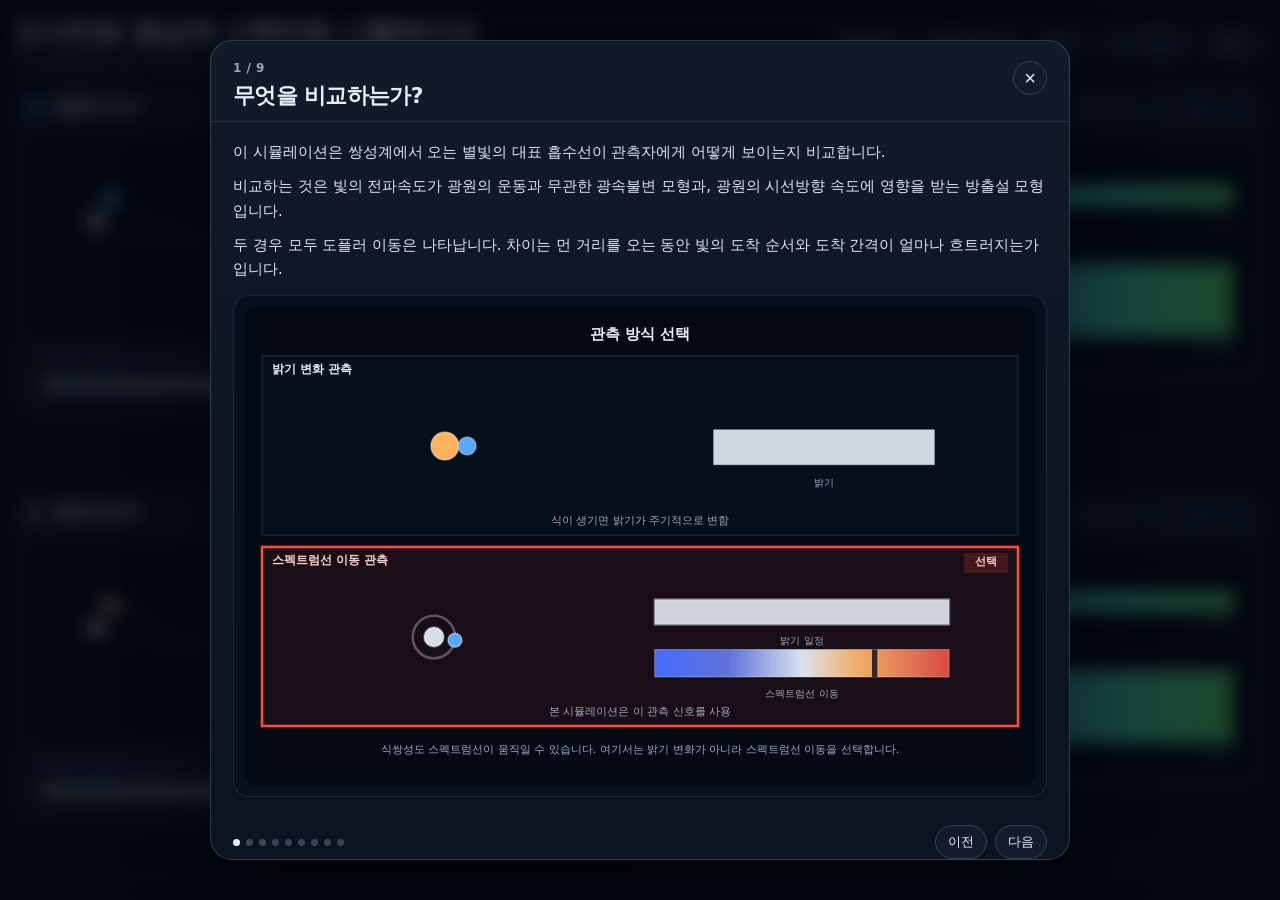
==== index.html @ ae401d52 "Prepare GitHub Pages site" ====
<!DOCTYPE html>
<html lang="ko">
<head>
  <meta charset="UTF-8" />
  <meta name="viewport" content="width=device-width, initial-scale=1.0" />
  <title>드시터르 쌍성계 스펙트럼 시뮬레이션</title>
  <link rel="stylesheet" href="de_sitter_binary_spectrum_sim_v9.css" />
</head>
<body>
  <main class="app">
    <header class="topbar">
      <div>
        <h1>드시터르 쌍성계 스펙트럼 시뮬레이션</h1>
        <div class="subtitle">단선 분광쌍성의 대표 스펙트럼선이 광속불변 모형과 방출설 모형에서 어떻게 관측되는지 비교합니다.</div>
      </div>
      <div class="toolbar">
        <button id="tutorialOpen" type="button">모형 안내</button>
        <button id="analysisOpen" type="button">관측자료 비교</button>
        <button id="speedDown" type="button">속도 -</button>
        <span id="speedOut" class="speed-readout">속도 0.50×</span>
        <button id="speedUp" type="button">속도 +</button>
      </div>
    </header>

    <section class="grid">
      <article class="panel sim-panel">
        <div class="panel-header">
          <div class="panel-title"><span class="swatch a"></span>시뮬레이션 A</div>
          <div id="summaryA" class="readout"></div>
        </div>
        <div class="canvas-wrap"><canvas id="simCanvasA"></canvas></div>
        <div class="controls">
          <div class="control">
            <label for="distA"><span class="label-with-info">관찰자와 쌍성계 사이 거리 <button class="info-dot info-pager" type="button" data-tip-group="distance" data-tip-index="0" aria-label="거리 관련 기호 설명">i</button></span><strong id="distAOut"></strong></label>
            <input id="distA" type="range" min="0" max="3" step="0.001" value="2" />
          </div>
          <div class="control">
            <label for="kA"><span class="label-with-info">광원 속도 영향 정도 <em>(k)</em> <button class="info-dot" type="button" data-tip-key="k">i</button></span><strong id="kAOut"></strong></label>
            <input id="kA" type="range" min="0" max="1" step="0.01" value="0" />
          </div>
        </div>
      </article>

      <section class="panel spectrum-panel">
        <div class="panel-header">
          <div class="panel-title"><span class="swatch a"></span>A 관측 스펙트럼</div>
          <div class="spectrum-header-actions">
            <div id="spectrumSummaryA" class="spectrum-note"></div>
            <div class="range-controls" aria-label="A 스펙트럼 표시 범위">
              <button id="rangeDownA" class="range-button" type="button" aria-label="A 스펙트럼 범위 축소">-</button>
              <span id="rangeOutA" class="range-readout">×1</span>
              <button id="rangeUpA" class="range-button" type="button" aria-label="A 스펙트럼 범위 확대">+</button>
            </div>
          </div>
        </div>
        <div class="spectrum-canvas-wrap"><canvas id="spectrumCanvasA"></canvas></div>
      </section>

      <article class="panel sim-panel">
        <div class="panel-header">
          <div class="panel-title"><span class="swatch b"></span>시뮬레이션 B</div>
          <div id="summaryB" class="readout"></div>
        </div>
        <div class="canvas-wrap"><canvas id="simCanvasB"></canvas></div>
        <div class="controls">
          <div class="control">
            <label for="distB"><span class="label-with-info">관찰자와 쌍성계 사이 거리 <button class="info-dot info-pager" type="button" data-tip-group="distance" data-tip-index="0" aria-label="거리 관련 기호 설명">i</button></span><strong id="distBOut"></strong></label>
            <input id="distB" type="range" min="0" max="3" step="0.001" value="2" />
          </div>
          <div class="control">
            <label for="kB"><span class="label-with-info">광원 속도 영향 정도 <em>(k)</em> <button class="info-dot" type="button" data-tip-key="k">i</button></span><strong id="kBOut"></strong></label>
            <input id="kB" type="range" min="0" max="1" step="0.01" value="1" />
          </div>
        </div>
      </article>

      <section class="panel spectrum-panel">
        <div class="panel-header">
          <div class="panel-title"><span class="swatch b"></span>B 관측 스펙트럼</div>
          <div class="spectrum-header-actions">
            <div id="spectrumSummaryB" class="spectrum-note"></div>
            <div class="range-controls" aria-label="B 스펙트럼 표시 범위">
              <button id="rangeDownB" class="range-button" type="button" aria-label="B 스펙트럼 범위 축소">-</button>
              <span id="rangeOutB" class="range-readout">×1</span>
              <button id="rangeUpB" class="range-button" type="button" aria-label="B 스펙트럼 범위 확대">+</button>
            </div>
          </div>
        </div>
        <div class="spectrum-canvas-wrap"><canvas id="spectrumCanvasB"></canvas></div>
      </section>
    </section>
  </main>

  <div id="tutorialOverlay" class="tutorial-overlay" role="dialog" aria-modal="true" aria-labelledby="tutorialTitle">
    <div class="tutorial-card">
      <div class="tutorial-head">
        <div>
          <div id="tutorialKicker" class="tutorial-kicker"></div>
          <h2 id="tutorialTitle" class="tutorial-title"></h2>
        </div>
        <button id="tutorialClose" class="tutorial-close" type="button" aria-label="튜토리얼 닫기">×</button>
      </div>
      <div id="tutorialBody" class="tutorial-body"></div>
      <div class="tutorial-foot">
        <div id="stepDots" class="step-dots" aria-hidden="true"></div>
        <div class="tutorial-actions">
          <button id="tutorialPrev" type="button">이전</button>
          <button id="tutorialNext" type="button">다음</button>
        </div>
      </div>
    </div>
  </div>

  <div id="analysisOverlay" class="tutorial-overlay analysis-overlay" role="dialog" aria-modal="true" aria-labelledby="analysisTitle">
    <div class="tutorial-card analysis-card">
      <div class="tutorial-head">
        <div>
          <div class="tutorial-kicker">실제 관측 자료와 비교</div>
          <h2 id="analysisTitle" class="tutorial-title">WASP 0131+28의 Mg II λ4481 trailed spectra</h2>
        </div>
        <button id="analysisClose" class="tutorial-close" type="button" aria-label="결과분석 닫기">×</button>
      </div>
      <div class="analysis-body">
        <figure class="analysis-figure">
          <img src="assets/wasp0131_mgii_trailed_spectra.png" alt="WASP 0131+28 Mg II 4481 영역의 trailed spectra 관측 그림" />
          <figcaption>
            Lee et al. (2020), The Astronomical Journal, WASP 0131+28의 Mg II λ4481 영역 trailed spectra. 위쪽 패널은 궤도 위상에 따른 스펙트럼선 이동, 아래쪽 패널은 특정 위상에서의 관측 스펙트럼과 피팅을 보여준다.
          </figcaption>
        </figure>

        <section class="analysis-notes" aria-label="관측 그림 해설">
          <article class="analysis-note analysis-note-wide">
            <h3>이 그림을 왜 보는가</h3>
            <p>이 시뮬레이션의 “스펙트럼선 시간 기록”을 실제 관측 논문에서 쓰는 방식으로 정리하면 trailed spectra가 된다. 화면의 시간 기록은 가로축을 λ/λ₀로 두지만, 실제 논문 그림은 파장 이동을 속도로 환산하여 나타낸다.</p>
          </article>
          <article class="analysis-note">
            <h3>세로축: Orbital Phase</h3>
            <p>세로축은 절대 시간이 아니라 궤도 위상이다. 위상 0과 1은 같은 궤도 위치를 뜻하므로, 한 공전 주기 동안 스펙트럼선이 어떻게 움직이는지 접어서 보여준다.</p>
          </article>
          <article class="analysis-note">
            <h3>가로축: Velocity</h3>
            <p>가로축은 파장 자체가 아니라 도플러 이동을 속도로 바꾼 값이다. 근사적으로 vᵣ ≈ c(λ − λ₀)/λ₀이다. 왼쪽은 청색편이, 오른쪽은 적색편이에 해당한다.</p>
          </article>
          <article class="analysis-note">
            <h3>검은 흡수선</h3>
            <p>검게 보이는 부분은 특정 파장에서 빛의 세기가 줄어드는 흡수선 위치이다. 한 위상에서 얻은 스펙트럼을 여러 위상에 대해 쌓으면 위쪽 패널처럼 선의 궤적이 나타난다.</p>
          </article>
          <article class="analysis-note">
            <h3>실선과 점선</h3>
            <p>논문 그림의 실선과 점선은 각각 주성 A와 동반성 B의 궤도 운동을 추적한 선이다. 이 시뮬레이션은 설명을 단순화하기 위해 공전하는 별 하나의 대표 흡수선만 표시한다.</p>
          </article>
          <article class="analysis-note analysis-note-wide conclusion-note">
            <h3>더시터르 논증과의 연결</h3>
            <p>실제 쌍성계 관측에서는 스펙트럼선이 궤도 위상에 따라 질서 있게 이동한다. 만약 광속이 광원의 속도에 크게 의존한다면 먼 거리를 오는 동안 빠른 빛과 느린 빛의 도착 순서가 뒤섞여 이런 단순한 궤적을 얻기 어려워진다. 이 점이 쌍성계 관측을 광속불변의 근거로 사용하는 핵심이다.</p>
          </article>
        </section>
      </div>
    </div>
  </div>


  <script src="de_sitter_binary_spectrum_sim_v9.js"></script>
</body>
</html>
---- de_sitter_binary_spectrum_sim_v9.css ----
:root {
  --bg: #070b13;
  --panel: #101827;
  --panel-2: #0b1220;
  --line: #263244;
  --text: #e7edf7;
  --muted: #9ba8bb;
  --blue: #5aa9ff;
  --orange: #ffb15c;
}

* { box-sizing: border-box; }

body {
  margin: 0;
  min-height: 100vh;
  background: var(--bg);
  color: var(--text);
  font-family: system-ui, -apple-system, BlinkMacSystemFont, "Segoe UI", sans-serif;
  overflow-x: hidden;
  overflow-y: auto;
}

.app {
  min-height: 100vh;
  display: flex;
  flex-direction: column;
  gap: 10px;
  padding: 14px;
}

.topbar {
  display: flex;
  justify-content: space-between;
  align-items: center;
  gap: 14px;
}

h1 {
  margin: 0;
  font-size: clamp(18px, 2.2vw, 28px);
  letter-spacing: -0.03em;
  font-weight: 760;
}

.subtitle {
  margin-top: 3px;
  color: var(--muted);
  font-size: 13px;
  line-height: 1.45;
}

.toolbar {
  display: flex;
  align-items: center;
  flex-wrap: wrap;
  justify-content: flex-end;
  gap: 8px;
}

button, .speed-readout, .range-readout {
  border: 1px solid #334155;
  border-radius: 999px;
  padding: 7px 12px;
  background: #131c2c;
  color: var(--text);
  font-size: 13px;
}

.speed-readout, .range-readout {
  min-width: 82px;
  display: inline-flex;
  justify-content: center;
  color: var(--muted);
  user-select: none;
}

button {
  cursor: pointer;
  transition: background 120ms ease, border-color 120ms ease, transform 120ms ease;
}

button:hover {
  background: #18243a;
  border-color: #536179;
}

button:active { transform: translateY(1px); }

.grid {
  flex: 1;
  min-height: 0;
  display: grid;
  grid-template-columns: minmax(0, 1fr) minmax(0, 1fr);
  grid-template-rows: repeat(2, minmax(300px, 1fr));
  gap: 10px;
}

.panel {
  min-width: 0;
  min-height: 0;
  display: flex;
  flex-direction: column;
  background: var(--panel);
  border: 1px solid var(--line);
  border-radius: 16px;
  overflow: hidden;
  box-shadow: 0 12px 34px rgba(0, 0, 0, 0.24);
}

.sim-panel {
  align-self: start;
}

.spectrum-panel {
  align-self: start;
}

.panel-header {
  min-height: 42px;
  display: flex;
  align-items: center;
  justify-content: space-between;
  gap: 10px;
  padding: 10px 12px 7px;
  border-bottom: 1px solid rgba(148, 163, 184, 0.13);
}

.panel-title {
  display: flex;
  align-items: center;
  gap: 8px;
  font-size: 15px;
  font-weight: 720;
  white-space: nowrap;
}

.swatch {
  width: 11px;
  height: 11px;
  border-radius: 50%;
  display: inline-block;
}

.swatch.a { background: var(--blue); }
.swatch.b { background: var(--orange); }

.readout, .spectrum-note {
  color: var(--muted);
  font-size: 12px;
  white-space: nowrap;
}

.spectrum-header-actions {
  display: flex;
  align-items: center;
  justify-content: flex-end;
  gap: 8px;
  min-width: 0;
}

.range-controls {
  display: inline-flex;
  align-items: center;
  gap: 4px;
  white-space: nowrap;
}

.range-button {
  min-width: 28px;
  height: 28px;
  padding: 0 8px;
  border-radius: 999px;
}

.range-controls .range-readout {
  min-width: 48px;
  height: 28px;
  padding: 0 8px;
  align-items: center;
  font-size: 12px;
}

.canvas-wrap, .spectrum-canvas-wrap {
  flex: 1;
  min-height: 0;
  padding: 8px 10px 6px;
}

.sim-panel .canvas-wrap {
  flex: 0 0 clamp(174px, 24vh, 220px);
}

.spectrum-panel .spectrum-canvas-wrap {
  flex: 0 0 clamp(220px, 31vh, 250px);
}

.spectrum-canvas-wrap { padding-bottom: 10px; }

canvas {
  display: block;
  width: 100%;
  height: 100%;
  border-radius: 12px;
  background: #050914;
}

.controls {
  display: grid;
  grid-template-columns: minmax(0, 1fr) minmax(0, 1fr);
  gap: 9px;
  padding: 0 12px 12px;
}

.control {
  border: 1px solid rgba(148, 163, 184, 0.14);
  border-radius: 12px;
  padding: 8px 10px;
  background: #0d1525;
}

.control label {
  display: grid;
  grid-template-columns: minmax(0, 1fr) auto;
  align-items: start;
  gap: 8px;
  color: var(--muted);
  font-size: 12px;
  margin-bottom: 6px;
}

.control strong {
  color: var(--text);
  font-weight: 650;
  line-height: 1.25;
  text-align: right;
  white-space: nowrap;
}

input[type="range"] {
  width: 100%;
  accent-color: #d7e3f5;
}

.tutorial-overlay {
  position: fixed;
  inset: 0;
  z-index: 20;
  display: none;
  align-items: center;
  justify-content: center;
  padding: 18px;
  background: rgba(2, 6, 15, 0.70);
  backdrop-filter: blur(9px);
}

.tutorial-overlay.open { display: flex; }

.tutorial-card {
  width: min(860px, 100%);
  max-height: min(820px, 94vh);
  overflow: auto;
  border: 1px solid rgba(148, 163, 184, 0.28);
  border-radius: 22px;
  background: linear-gradient(180deg, #111a2b 0%, #0b1220 100%);
  box-shadow: 0 32px 80px rgba(0, 0, 0, 0.48);
}

.tutorial-head {
  display: flex;
  align-items: flex-start;
  justify-content: space-between;
  gap: 14px;
  padding: 20px 22px 10px;
  border-bottom: 1px solid rgba(148, 163, 184, 0.14);
}

.tutorial-kicker {
  color: var(--muted);
  font-size: 12px;
  font-weight: 700;
  letter-spacing: 0.04em;
  text-transform: uppercase;
  margin-bottom: 6px;
}

.tutorial-title {
  margin: 0;
  font-size: 22px;
  letter-spacing: -0.03em;
}

.tutorial-close {
  width: 34px;
  height: 34px;
  display: grid;
  place-items: center;
  padding: 0;
  border-radius: 50%;
  font-size: 20px;
  line-height: 1;
}

.tutorial-body {
  min-height: 610px;
  padding: 18px 22px 8px;
  color: #dbe5f2;
  line-height: 1.62;
  font-size: 15px;
}

.tutorial-body p { margin: 0 0 10px; }

.tutorial-visual {
  margin: 14px 0 6px;
  padding: 14px;
  border: 1px solid rgba(148, 163, 184, 0.14);
  border-radius: 16px;
  background: #07101d;
}

.tutorial-canvas-wrap {
  height: 190px;
  margin-bottom: 12px;
}

.tutorial-canvas-wrap.setup {
  height: 480px;
  margin-bottom: 0;
}

.tutorial-visual.setup {
  padding: 10px;
}

.tutorial-canvas {
  display: block;
  width: 100%;
  height: 100%;
  border-radius: 14px;
  background: #050914;
}

.mini-spectrum {
  position: relative;
  height: 44px;
  border-radius: 0;
  border: 1px solid rgba(255,255,255,0.22);
  overflow: hidden;
  background: linear-gradient(90deg, #5d7fff 0%, #6b58b8 35%, #d1d8e8 50%, #d08d58 68%, #c84d3f 100%);
}

.mini-line {
  position: absolute;
  top: 0;
  bottom: 0;
  width: 4px;
  border-radius: 0;
  background: rgba(2, 6, 15, 0.78);
  box-shadow: 0 0 0 1px rgba(255,255,255,0.18);
}

.mini-line.center { left: calc(50% - 2px); }
.mini-line.blue { left: calc(32% - 2px); }
.mini-line.red { left: calc(68% - 2px); }
.mini-line.two-a { left: calc(38% - 2px); }
.mini-line.two-b { left: calc(64% - 2px); }

.mini-labels {
  display: flex;
  justify-content: space-between;
  color: var(--muted);
  font-size: 12px;
  margin-top: 7px;
}

.tutorial-foot {
  display: flex;
  align-items: center;
  justify-content: space-between;
  gap: 12px;
  padding: 14px 22px 20px;
}

.step-dots {
  display: flex;
  gap: 6px;
  align-items: center;
}

.step-dot {
  width: 7px;
  height: 7px;
  border-radius: 50%;
  background: rgba(148, 163, 184, 0.35);
}

.step-dot.active { background: #e7edf7; }

.tutorial-actions {
  display: flex;
  gap: 8px;
  align-items: center;
}

.muted { color: var(--muted); }

@media (max-width: 980px) {
  body { overflow: auto; }
  .app { height: auto; min-height: 100vh; }
  .topbar { align-items: flex-start; flex-direction: column; }
  .toolbar { justify-content: flex-start; }
  .grid {
    grid-template-columns: 1fr;
    grid-template-rows: auto auto auto auto;
  }
  .controls { grid-template-columns: 1fr; }
  .readout, .spectrum-note { white-space: normal; }
  .tutorial-body { min-height: 660px; }
  .tutorial-canvas-wrap.setup { height: 590px; }
}

@media (max-width: 980px) and (orientation: landscape) and (min-width: 720px) {
  .grid {
    grid-template-columns: minmax(0, 1fr) minmax(0, 1fr);
    grid-template-rows: auto auto;
  }
}

@media (max-width: 560px) {
  .app {
    padding: 12px;
  }

  .toolbar {
    gap: 8px;
  }

  .spectrum-panel .panel-header {
    align-items: stretch;
    flex-direction: column;
    gap: 8px;
  }

  .spectrum-header-actions {
    width: 100%;
    justify-content: space-between;
  }

  .spectrum-note {
    flex: 1 1 auto;
    white-space: nowrap;
  }

  .range-controls {
    flex: 0 0 auto;
  }
}


.label-with-info {
  display: inline-flex;
  align-items: center;
  flex-wrap: wrap;
  gap: 4px;
  min-width: 0;
}

.info-dot {
  display: inline-grid;
  place-items: center;
  width: 17px;
  height: 17px;
  margin-left: 2px;
  padding: 0;
  border-radius: 50%;
  border: 1px solid rgba(148, 163, 184, 0.55);
  background: rgba(15, 23, 42, 0.95);
  color: var(--muted);
  font-size: 11px;
  font-weight: 800;
  line-height: 1;
  vertical-align: middle;
}

.info-dot:hover,
.info-dot:focus-visible,
.info-dot.open {
  color: var(--text);
  border-color: rgba(226, 232, 240, 0.86);
  background: #18243a;
}

.info-tooltip {
  position: fixed;
  z-index: 80;
  width: min(320px, calc(100vw - 28px));
  padding: 10px 12px;
  border: 1px solid rgba(148, 163, 184, 0.30);
  border-radius: 12px;
  background: #0b1220;
  color: #dbe5f2;
  box-shadow: 0 18px 44px rgba(0, 0, 0, 0.48);
  font-size: 12px;
  line-height: 1.55;
  opacity: 0;
  visibility: hidden;
  pointer-events: none;
  transform: translateY(4px);
  transition: opacity 120ms ease, transform 120ms ease, visibility 120ms ease;
}

.info-tooltip.open {
  opacity: 1;
  visibility: visible;
  pointer-events: auto;
  transform: translateY(0);
}

.info-tooltip strong {
  display: block;
  margin-bottom: 4px;
  color: var(--text);
  font-size: 12px;
}

.info-tooltip p {
  margin: 0;
}

.info-tooltip-nav {
  display: flex;
  align-items: center;
  justify-content: center;
  gap: 10px;
  margin-bottom: 8px;
  padding-bottom: 7px;
  border-bottom: 1px solid rgba(148, 163, 184, 0.18);
}

.info-nav-button {
  display: inline-grid;
  place-items: center;
  width: 25px;
  height: 25px;
  padding: 0;
  border-radius: 50%;
  font-size: 17px;
  line-height: 1;
}

.info-page-count {
  min-width: 48px;
  color: var(--muted);
  font-size: 12px;
  font-weight: 750;
  text-align: center;
  user-select: none;
}

.analysis-card {
  width: min(1040px, 100%);
}

.analysis-body {
  padding: 18px 22px 22px;
}

.analysis-figure {
  margin: 0;
  padding: 14px;
  border: 1px solid rgba(148, 163, 184, 0.16);
  border-radius: 16px;
  background: #07101d;
}

.analysis-figure img {
  display: block;
  width: 100%;
  max-height: 560px;
  object-fit: contain;
  border-radius: 10px;
  background: #fff;
}

.analysis-figure figcaption {
  margin-top: 10px;
  color: var(--muted);
  font-size: 12px;
  line-height: 1.5;
}

.analysis-notes {
  display: grid;
  grid-template-columns: repeat(2, minmax(0, 1fr));
  gap: 10px;
  margin-top: 14px;
}

.analysis-note {
  padding: 12px 14px;
  border: 1px solid rgba(148, 163, 184, 0.15);
  border-radius: 14px;
  background: #0d1525;
  color: #dbe5f2;
  line-height: 1.58;
  font-size: 14px;
}

.analysis-note-wide {
  grid-column: 1 / -1;
}

.analysis-note h3 {
  margin: 0 0 6px;
  font-size: 14px;
  color: var(--text);
}

.analysis-note p {
  margin: 0;
}

.conclusion-note {
  border-color: rgba(90, 169, 255, 0.24);
  background: linear-gradient(180deg, rgba(90, 169, 255, 0.10), rgba(13, 21, 37, 0.98));
}

@media (max-width: 760px) {
  .analysis-notes {
    grid-template-columns: 1fr;
  }

  .analysis-body {
    padding: 14px;
  }

  .analysis-figure img {
    max-height: 480px;
  }
}
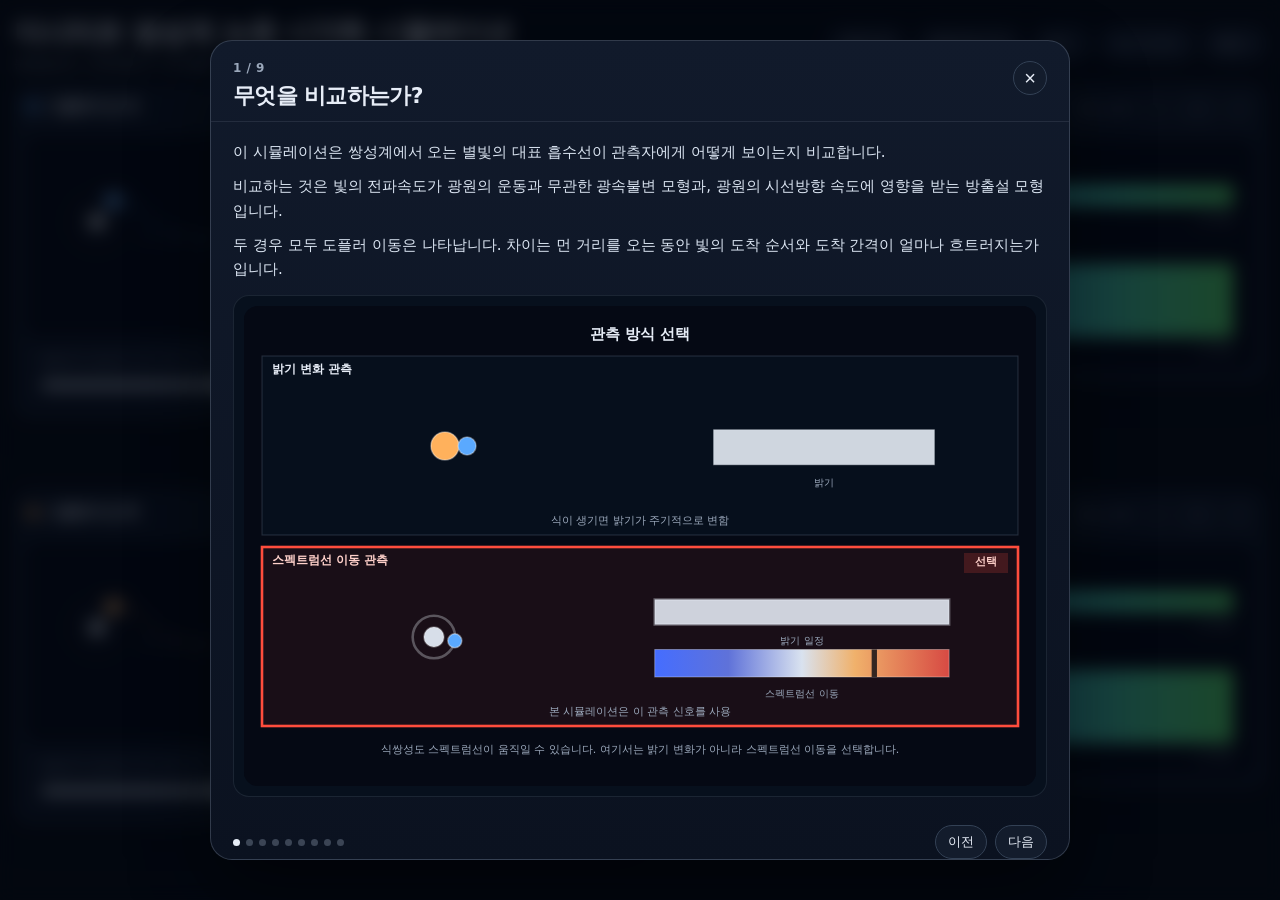
==== commit 507666a0: "사이트 제목 문구 정리" ====
--- a/index.html
+++ b/index.html
@@ -3,15 +3,15 @@
 <head>
   <meta charset="UTF-8" />
   <meta name="viewport" content="width=device-width, initial-scale=1.0" />
-  <title>드시터르 쌍성계 스펙트럼 시뮬레이션</title>
+  <title>더시터르 쌍성계 논증 시각화 시뮬레이션</title>
   <link rel="stylesheet" href="de_sitter_binary_spectrum_sim_v9.css" />
 </head>
 <body>
   <main class="app">
     <header class="topbar">
       <div>
-        <h1>드시터르 쌍성계 스펙트럼 시뮬레이션</h1>
-        <div class="subtitle">단선 분광쌍성의 대표 스펙트럼선이 광속불변 모형과 방출설 모형에서 어떻게 관측되는지 비교합니다.</div>
+        <h1>더시터르 쌍성계 논증 시각화 시뮬레이션</h1>
+        <div class="subtitle">분광쌍성의 스펙트럼선이 광속불변 모형과 방출설 모형에서 어떻게 관측되는지 비교할 수 있는 시뮬레이션입니다.</div>
       </div>
       <div class="toolbar">
         <button id="tutorialOpen" type="button">모형 안내</button>
--- a/de_sitter_binary_spectrum_sim_v9.css
+++ b/de_sitter_binary_spectrum_sim_v9.css
@@ -10,6 +10,12 @@
 }
 
 * { box-sizing: border-box; }
+
+html,
+body,
+.app {
+  touch-action: manipulation;
+}
 
 body {
   margin: 0;
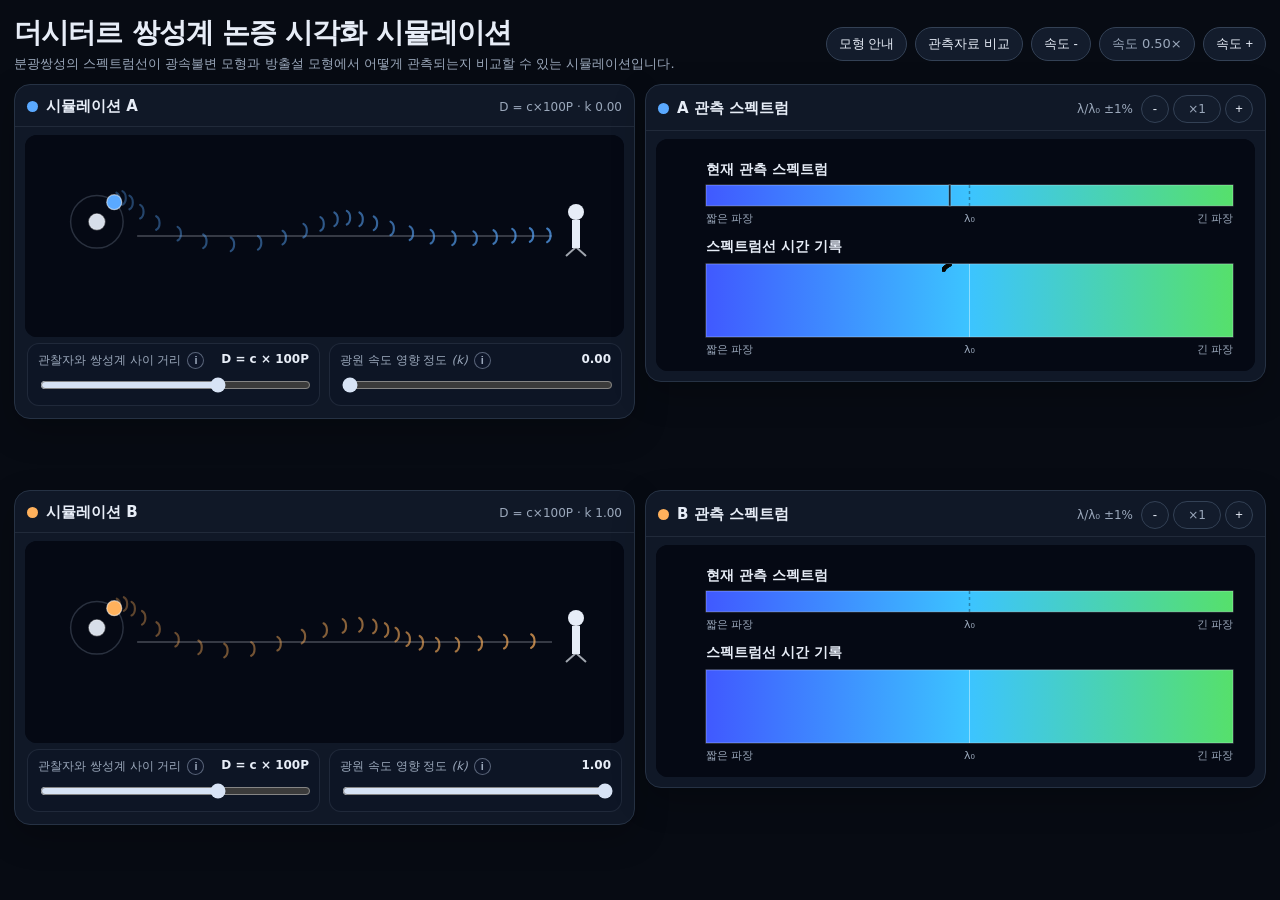
==== commit 52c26eb6: "모형 안내 시각 요소 제거" ====
--- a/index.html
+++ b/index.html
@@ -4,7 +4,7 @@
   <meta charset="UTF-8" />
   <meta name="viewport" content="width=device-width, initial-scale=1.0" />
   <title>더시터르 쌍성계 논증 시각화 시뮬레이션</title>
-  <link rel="stylesheet" href="de_sitter_binary_spectrum_sim_v9.css" />
+  <link rel="stylesheet" href="de_sitter_binary_spectrum_sim_v9.css?v=20260616-2" />
 </head>
 <body>
   <main class="app">
@@ -159,6 +159,6 @@
   </div>
 
 
-  <script src="de_sitter_binary_spectrum_sim_v9.js"></script>
+  <script src="de_sitter_binary_spectrum_sim_v9.js?v=20260616-2"></script>
 </body>
 </html>
--- a/de_sitter_binary_spectrum_sim_v9.css
+++ b/de_sitter_binary_spectrum_sim_v9.css
@@ -308,77 +308,14 @@
 }
 
 .tutorial-body {
-  min-height: 610px;
-  padding: 18px 22px 8px;
+  min-height: 260px;
+  padding: 18px 22px 12px;
   color: #dbe5f2;
   line-height: 1.62;
   font-size: 15px;
 }
 
 .tutorial-body p { margin: 0 0 10px; }
-
-.tutorial-visual {
-  margin: 14px 0 6px;
-  padding: 14px;
-  border: 1px solid rgba(148, 163, 184, 0.14);
-  border-radius: 16px;
-  background: #07101d;
-}
-
-.tutorial-canvas-wrap {
-  height: 190px;
-  margin-bottom: 12px;
-}
-
-.tutorial-canvas-wrap.setup {
-  height: 480px;
-  margin-bottom: 0;
-}
-
-.tutorial-visual.setup {
-  padding: 10px;
-}
-
-.tutorial-canvas {
-  display: block;
-  width: 100%;
-  height: 100%;
-  border-radius: 14px;
-  background: #050914;
-}
-
-.mini-spectrum {
-  position: relative;
-  height: 44px;
-  border-radius: 0;
-  border: 1px solid rgba(255,255,255,0.22);
-  overflow: hidden;
-  background: linear-gradient(90deg, #5d7fff 0%, #6b58b8 35%, #d1d8e8 50%, #d08d58 68%, #c84d3f 100%);
-}
-
-.mini-line {
-  position: absolute;
-  top: 0;
-  bottom: 0;
-  width: 4px;
-  border-radius: 0;
-  background: rgba(2, 6, 15, 0.78);
-  box-shadow: 0 0 0 1px rgba(255,255,255,0.18);
-}
-
-.mini-line.center { left: calc(50% - 2px); }
-.mini-line.blue { left: calc(32% - 2px); }
-.mini-line.red { left: calc(68% - 2px); }
-.mini-line.two-a { left: calc(38% - 2px); }
-.mini-line.two-b { left: calc(64% - 2px); }
-
-.mini-labels {
-  display: flex;
-  justify-content: space-between;
-  color: var(--muted);
-  font-size: 12px;
-  margin-top: 7px;
-}
 
 .tutorial-foot {
   display: flex;
@@ -422,8 +359,7 @@
   }
   .controls { grid-template-columns: 1fr; }
   .readout, .spectrum-note { white-space: normal; }
-  .tutorial-body { min-height: 660px; }
-  .tutorial-canvas-wrap.setup { height: 590px; }
+  .tutorial-body { min-height: 300px; }
 }
 
 @media (max-width: 980px) and (orientation: landscape) and (min-width: 720px) {
@@ -573,7 +509,8 @@
 }
 
 .analysis-figure {
-  margin: 0;
+  max-width: 760px;
+  margin: 0 auto;
   padding: 14px;
   border: 1px solid rgba(148, 163, 184, 0.16);
   border-radius: 16px;
@@ -583,7 +520,7 @@
 .analysis-figure img {
   display: block;
   width: 100%;
-  max-height: 560px;
+  max-height: 420px;
   object-fit: contain;
   border-radius: 10px;
   background: #fff;
@@ -642,6 +579,6 @@
   }
 
   .analysis-figure img {
-    max-height: 480px;
-  }
-}
+    max-height: 320px;
+  }
+}
